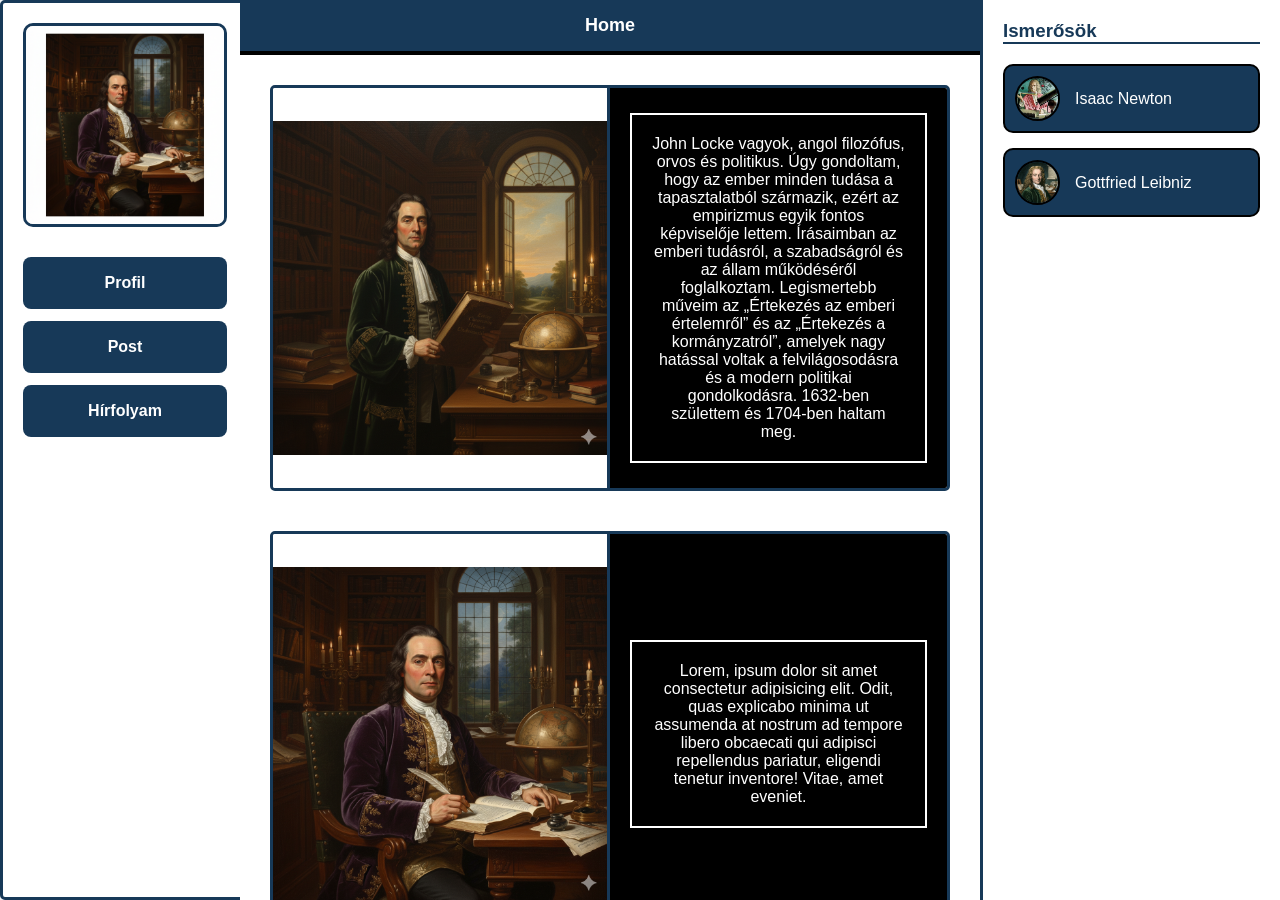
==== index.html @ 5db147b5 "smsttmst" ====
<!doctype html>
<html lang="hu">
  <head>
    <meta charset="UTF-8" />
    <meta name="viewport" content="width=device-width, initial-scale=1.0" />
    <meta name="keywords" content="Profil, Hivatás,Hirfolyam" />
    <title>Hirfolyam</title>
    <link rel="stylesheet" href="./jegyzetek/rendezes.css">
    <link rel="stylesheet" href="jegyzetek/nicohtml/nico.css" />
    
  </head>
  <body>
    <main class="fo-racs">
      <nav class="oldalsav-bal">
        <div class="sticky-nav-kontener">
    <a href="jegyzetek/Karihtml/KariProfilOldal.html" class="profil-link">
        <div class="profil-kep-helye">
            <img
              src="jegyzetek/kepek/nico/pfp.png"
              alt="Profilképem"
              class="sajat-pfp"
            />
        </div>
    </a>
          <div class="gomb-csoport">
            <a
              href="jegyzetek/Karihtml/KariProfilOldal.html"
              class="nav-gomb aktiv"
              >Profil</a
            >
            <a href="jegyzetek/petihtml/peti.html" class="nav-gomb">Post</a>
            <a href="index.html" class="nav-gomb">Hírfolyam</a>
          </div>
        </div>
      </nav>

      <section class="kozepso-tartalom">
        <header class="sticky-header">
          <a href="index.html" class="home-link">Home</a>
        </header>

        <div class="gorgetheto-tartalom">
          <article class="poszt-blokk">
            <div class="kep-tarolo">
              <img src="jegyzetek/kepek/nico/1 (1).png" alt="Poszt kép 1" />
            </div>
            <div class="szoveg-tarolo">
              <div class="szoveg-keret">
                <p>
                  John Locke vagyok, angol filozófus, orvos és politikus. Úgy
                  gondoltam, hogy az ember minden tudása a tapasztalatból
                  származik, ezért az empirizmus egyik fontos képviselője
                  lettem. Írásaimban az emberi tudásról, a szabadságról és az
                  állam működéséről foglalkoztam. Legismertebb műveim az
                  „Értekezés az emberi értelemről” és az „Értekezés a
                  kormányzatról”, amelyek nagy hatással voltak a
                  felvilágosodásra és a modern politikai gondolkodásra. 1632-ben
                  születtem és 1704-ben haltam meg.
                </p>
              </div>
            </div>
          </article>

          <article class="poszt-blokk">
            <div class="kep-tarolo">
              <img src="jegyzetek/kepek/nico/1 (2).png" alt="Poszt kép 2" />
            </div>
            <div class="szoveg-tarolo">
              <div class="szoveg-keret">
                <p>
                  Lorem, ipsum dolor sit amet consectetur adipisicing elit.
                  Odit, quas explicabo minima ut assumenda at nostrum ad tempore
                  libero obcaecati qui adipisci repellendus pariatur, eligendi
                  tenetur inventore! Vitae, amet eveniet.
                </p>
              </div>
            </div>
          </article>

          <div class="beolvasas-sav">Következő bejegyzés betöltése...</div>
        </div>
      </section>

      <aside class="oldalsav-jobb">
        <div class="ismeros-lista">
          <h3>Ismerősök</h3>

          <div class="ismeros-sor">
            <div class="pfp-kor">
              <img src="jegyzetek/kepek/kari/newton1.jpg" alt="" />
            </div>
            <span>Isaac Newton</span>
          </div>

          <div class="ismeros-sor">
            <div class="pfp-kor">
              <img src="jegyzetek/kepek/peti/pfp.png" alt="" />
            </div>
            <span>Gottfried Leibniz</span>
          </div>
        </div>
      </aside>
    </main>
  </body>
</html>
---- jegyzetek/rendezes.css ----
body {
   font-family: Cursive;
  
}

main {
    display: grid;
    grid-template-columns: 1fr 6fr;
    
}

nav {
    border: solid #173958;
    border-radius: 5px;
}

article {

    border-radius: 10px;
    display: grid;
}

header {
    padding: 10px;
}

/* position */

/* position:static | fixed | sticky | relative | absoulute */

nav{

    padding: 20px;
    min-width: 250px;
    background-color: white;
}

.sticky {
    position:fixed;
    top: 400px;
    left: 15px;
    padding: 10px;
}

#backTotop {
    display: grid;
    grid-template-columns: 1fr;
    font-size: 30px;
    
    position: fixed;
    bottom: 10px;
    right: 30px;
    border-radius: 50%;
    background-color: white;
    height: 30px;
    width: 30px;
    text-align: center;
    
}

#BTT_Id {
    color:rgb(0, 0, 0);
    text-decoration: none;
   
}

.navigacio{
    position: relative;
    width: 200px;
    height: 50px;
    background: #173958;
    border-radius: 10px;
    display: flex;
    justify-content: center;
    align-items: center;
    overflow: hidden;
    color: #fff;
    text-decoration: none;
    padding: 0 23px;
    margin-bottom: 10px;
}

 .navigacio::before{
    content: "";
    position: absolute;
    inset: 0;
    background: linear-gradient(45deg, #4871bd, #97bbe9);
    opacity: 0;
    transition: .5s;
    z-index: 0;


}

 .navigacio:hover::before {
    opacity: 1;
}

nav * {
    position: relative;
    z-index: 1;
    
}

nav  {
    display: inline-block;
    font-size: 1em;
    font-weight: 500;
}

#home {
    padding: 10px;
    width: auto;
}
---- jegyzetek/nicohtml/nico.css ----
* {
    box-sizing: border-box;
    margin: 0;
    padding: 0;
}

body {
    font-family: 'Segoe UI', Tahoma, Geneva, Verdana, sans-serif;
    background-color: #f0f2f5;
    overflow-x: hidden;
}

.fo-racs {
    display: grid;
    grid-template-columns: 240px 1fr 300px;
    gap: 0;
    height: 100vh;
}

.oldalsav-bal {
    background-color: white;
    border-right: 3px solid #173958;
    padding: 20px;
}

.sticky-nav-kontener {
    position: sticky;
    top: 20px;
}

.profil-link {
    display: block;
    text-decoration: none;
    margin-bottom: 30px;
}

.profil-kep-helye {
    width: 100%;
    aspect-ratio: 1/1;
    background-color: #eee;
    border: 3px solid #173958;
    border-radius: 10px;
    overflow: hidden;
    display: flex;
    justify-content: center;
    align-items: center;
    transition: 0.2s ease;
}

.profil-kep-helye:hover {
    transform: scale(1.02);
    border-color: #000;
}

.sajat-pfp {
    width: 100%;
    height: 100%;
    object-fit: cover;
}

.nav-gomb {
    display: block;
    background-color: #173958;
    color: white;
    text-decoration: none;
    text-align: center;
    padding: 15px;
    margin-bottom: 12px;
    border-radius: 8px;
    font-weight: bold;
    border: 2px solid transparent;
    transition: 0.3s;
}

.nav-gomb:hover {
    background-color: #235482;
    border-color: #000;
}

.kozepso-tartalom {
    display: flex;
    flex-direction: column;
    height: 100vh;
    overflow-y: auto;
    background-color: white;
}

.sticky-header {
    position: sticky;
    top: 0;
    z-index: 100;
    background-color: #173958;
    padding: 15px;
    text-align: center;
    border-bottom: 4px solid #000;
}

.home-link {
    color: white;
    text-decoration: none;
    font-weight: bold;
    font-size: 18px;
}

.gorgetheto-tartalom {
    padding: 30px;
    display: flex;
    flex-direction: column;
    gap: 40px;
}

.poszt-blokk {
    display: grid;
    grid-template-columns: 1fr 1fr;
    gap: 0;
    border: 3px solid #173958;
    border-radius: 5px;
    overflow: hidden;
}

.kep-tarolo {
    background-color: #fff;
    border-right: 3px solid #173958;
    min-height: 400px;
    display: flex;
    align-items: center;
    justify-content: center;
}

.kep-tarolo img {
    max-width: 100%;
    display: block;
}

.szoveg-tarolo {
    background-color: #000;
    padding: 20px;
    display: flex;
    align-items: center;
    justify-content: center;
}

.szoveg-keret {
    border: 2px solid white;
    padding: 20px;
    color: white;
    width: 100%;
    text-align: center;
}

.beolvasas-sav {
    background-color: #173958;
    color: white;
    text-align: center;
    padding: 15px;
    border: 2px solid #000;
}

.oldalsav-jobb {
    background-color: white;
    border-left: 3px solid #173958;
    padding: 20px;
}

.ismeros-lista h3 {
    margin-bottom: 20px;
    color: #173958;
    border-bottom: 2px solid #173958;
}

.ismeros-sor {
    display: flex;
    align-items: center;
    gap: 15px;
    background-color: #173958;
    padding: 10px;
    border-radius: 10px;
    margin-bottom: 15px;
    color: white;
    border: 2px solid #000;
}

.pfp-kor {
    width: 45px;
    height: 45px;
    border-radius: 50%;
    background-color: #fff;
    border: 2px solid #000;
    overflow: hidden;
}

.pfp-kor img {
    width: 100%;
    height: 100%;
    object-fit: cover;
}
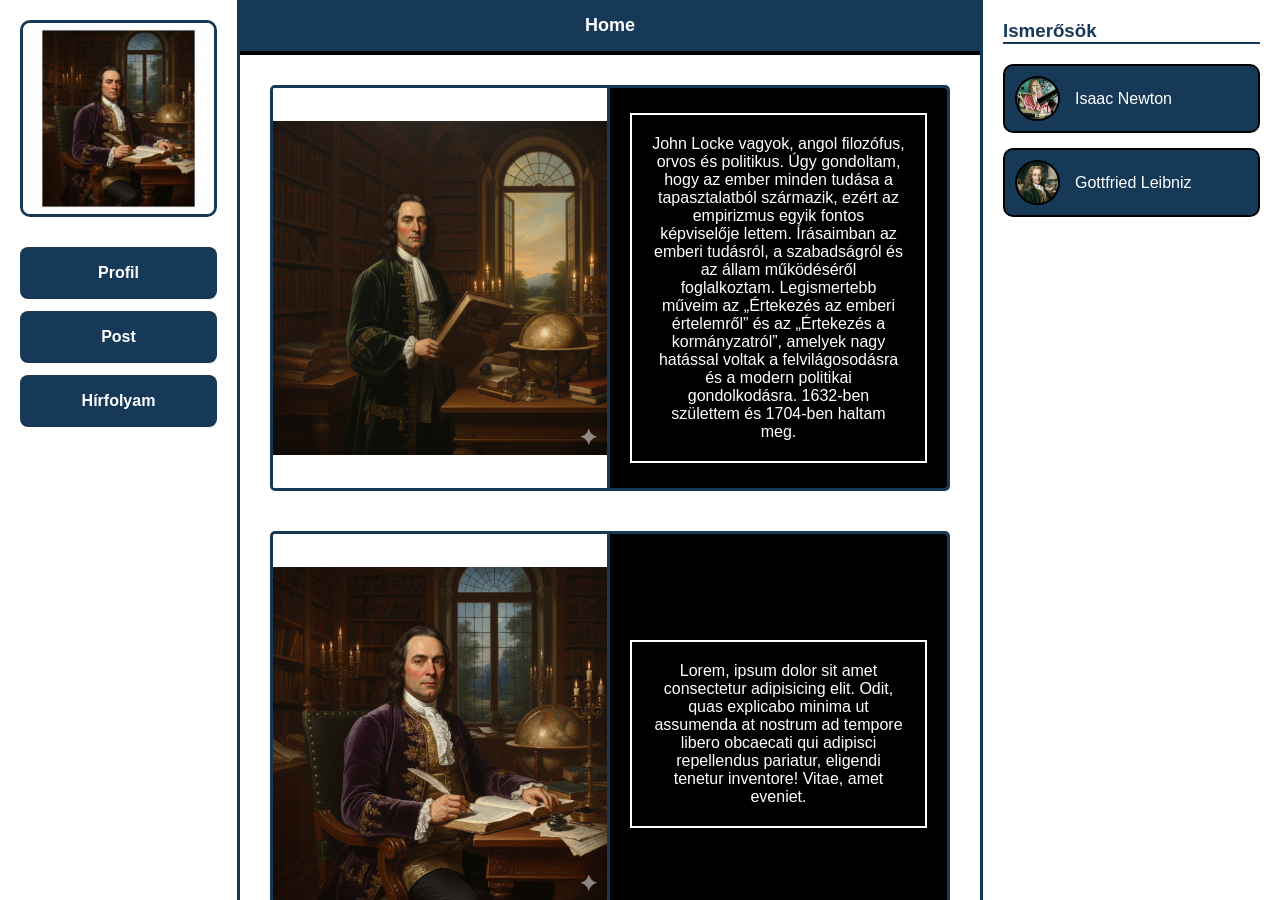
==== commit b21cf6d3: "Merge branch 'main' of https://github.com/22Nico22/felvilagosodas_projektmunka_10_2026" ====
--- a/index.html
+++ b/index.html
@@ -5,9 +5,7 @@
     <meta name="viewport" content="width=device-width, initial-scale=1.0" />
     <meta name="keywords" content="Profil, Hivatás,Hirfolyam" />
     <title>Hirfolyam</title>
-    <link rel="stylesheet" href="./jegyzetek/rendezes.css">
     <link rel="stylesheet" href="jegyzetek/nicohtml/nico.css" />
-    
   </head>
   <body>
     <main class="fo-racs">
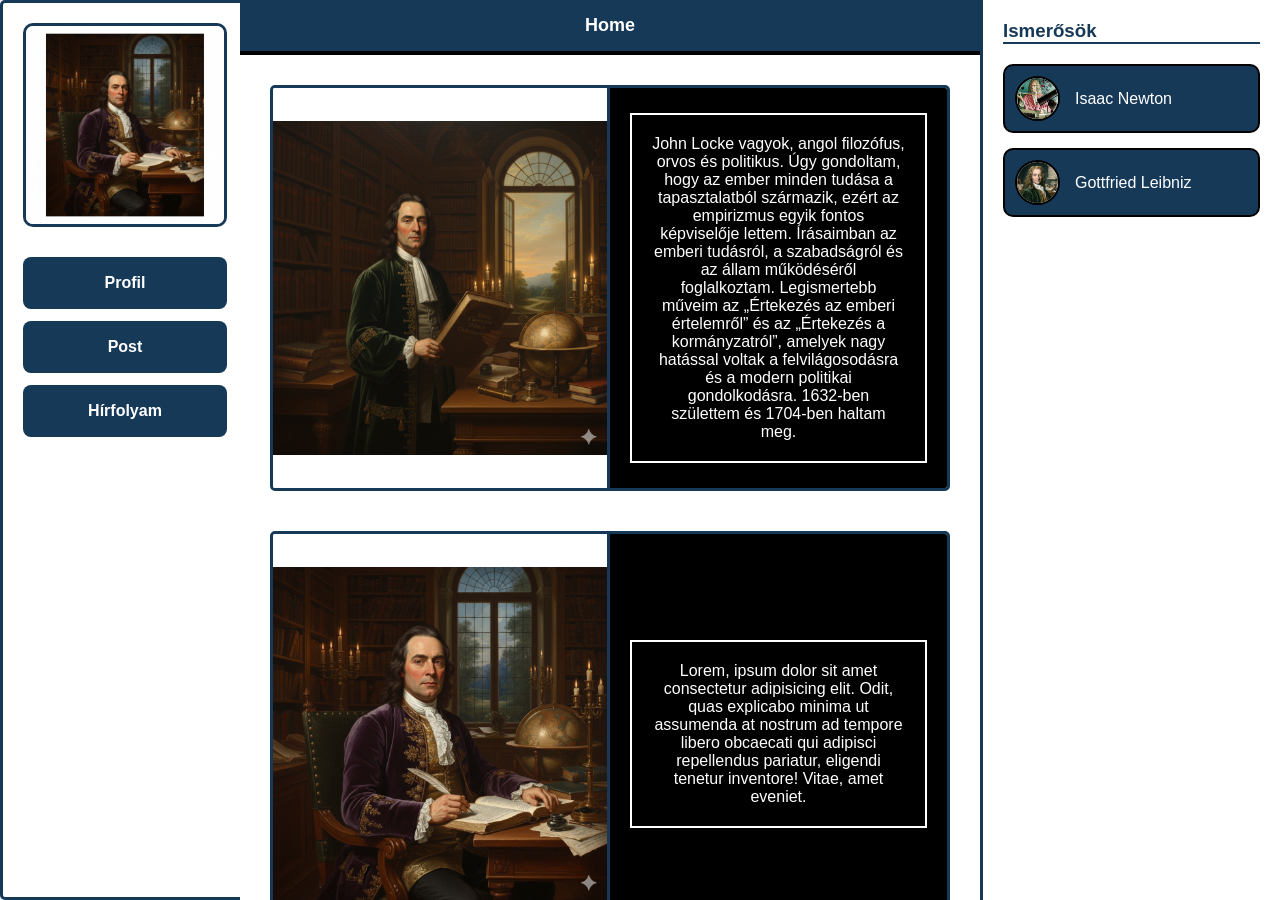
==== commit cc8ecde1: "Merge branch 'main' of https://github.com/22Nico22/felvilagosodas_projektmunka_10_2026" ====
--- a/index.html
+++ b/index.html
@@ -5,7 +5,9 @@
     <meta name="viewport" content="width=device-width, initial-scale=1.0" />
     <meta name="keywords" content="Profil, Hivatás,Hirfolyam" />
     <title>Hirfolyam</title>
+    <link rel="stylesheet" href="./jegyzetek/rendezes.css">
     <link rel="stylesheet" href="jegyzetek/nicohtml/nico.css" />
+    
   </head>
   <body>
     <main class="fo-racs">
--- a/jegyzetek/rendezes.css
+++ b/jegyzetek/rendezes.css
@@ -0,0 +1,114 @@
+body {
+   font-family: Cursive;
+  
+}
+
+main {
+    display: grid;
+    grid-template-columns: 1fr 6fr;
+    
+}
+
+nav {
+    border: solid #173958;
+    border-radius: 5px;
+}
+
+article {
+
+    border-radius: 10px;
+    display: grid;
+}
+
+header {
+    padding: 10px;
+}
+
+/* position */
+
+/* position:static | fixed | sticky | relative | absoulute */
+
+nav{
+
+    padding: 20px;
+    min-width: 250px;
+    background-color: white;
+}
+
+.sticky {
+    position:fixed;
+    top: 400px;
+    left: 15px;
+    padding: 10px;
+}
+
+#backTotop {
+    display: grid;
+    grid-template-columns: 1fr;
+    font-size: 30px;
+    
+    position: fixed;
+    bottom: 10px;
+    right: 30px;
+    border-radius: 50%;
+    background-color: white;
+    height: 30px;
+    width: 30px;
+    text-align: center;
+    
+}
+
+#BTT_Id {
+    color:rgb(0, 0, 0);
+    text-decoration: none;
+   
+}
+
+.navigacio{
+    position: relative;
+    width: 200px;
+    height: 50px;
+    background: #173958;
+    border-radius: 10px;
+    display: flex;
+    justify-content: center;
+    align-items: center;
+    overflow: hidden;
+    color: #fff;
+    text-decoration: none;
+    padding: 0 23px;
+    margin-bottom: 10px;
+}
+
+ .navigacio::before{
+    content: "";
+    position: absolute;
+    inset: 0;
+    background: linear-gradient(45deg, #4871bd, #97bbe9);
+    opacity: 0;
+    transition: .5s;
+    z-index: 0;
+
+
+}
+
+ .navigacio:hover::before {
+    opacity: 1;
+}
+
+nav * {
+    position: relative;
+    z-index: 1;
+    
+}
+
+nav  {
+    display: inline-block;
+    font-size: 1em;
+    font-weight: 500;
+}
+
+#home {
+    padding: 10px;
+    width: auto;
+}
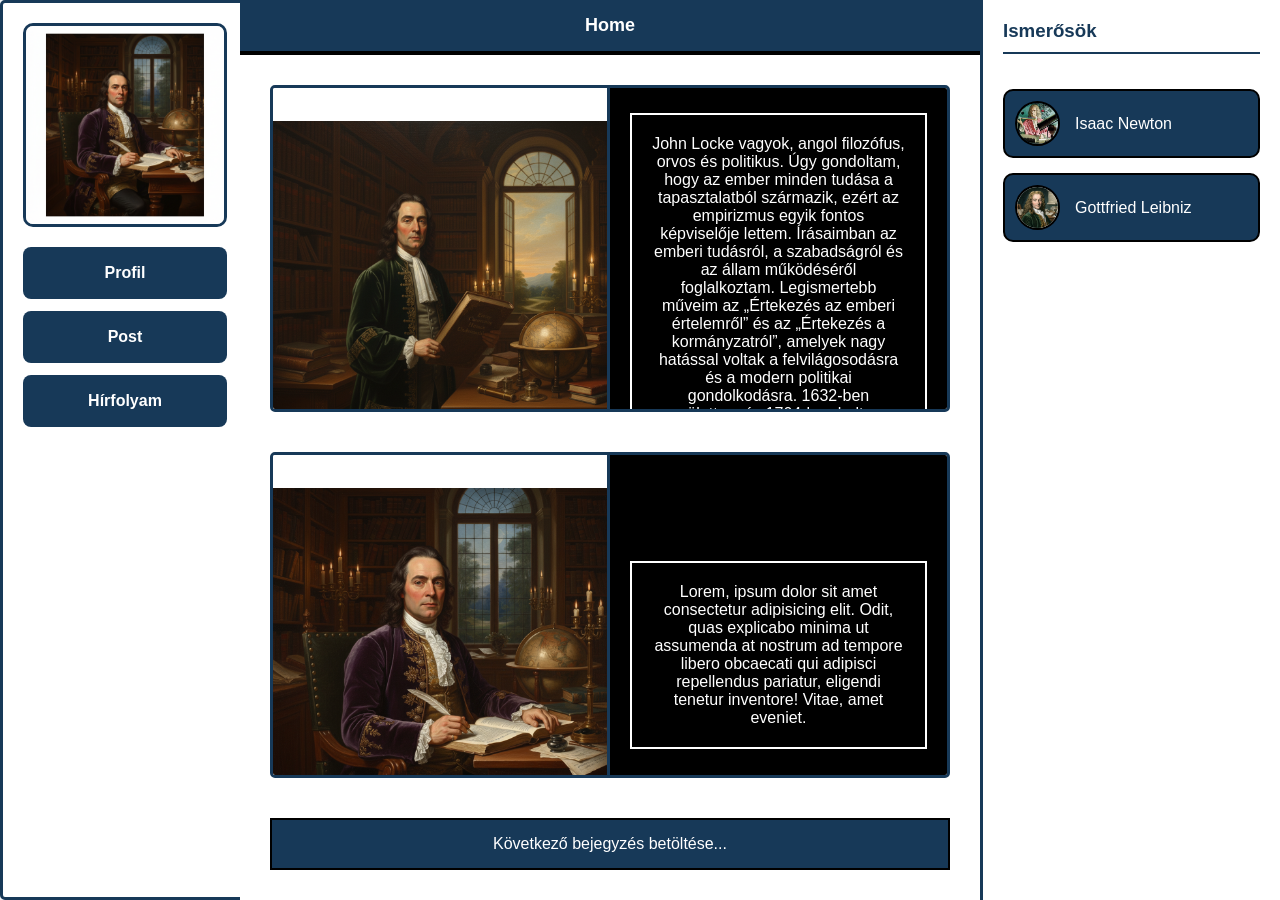
==== commit 650b675f: "elrendezes" ====
--- a/index.html
+++ b/index.html
@@ -5,23 +5,22 @@
     <meta name="viewport" content="width=device-width, initial-scale=1.0" />
     <meta name="keywords" content="Profil, Hivatás,Hirfolyam" />
     <title>Hirfolyam</title>
-    <link rel="stylesheet" href="./jegyzetek/rendezes.css">
+    <link rel="stylesheet" href="./jegyzetek/rendezes.css" />
     <link rel="stylesheet" href="jegyzetek/nicohtml/nico.css" />
-    
   </head>
   <body>
     <main class="fo-racs">
       <nav class="oldalsav-bal">
         <div class="sticky-nav-kontener">
-    <a href="jegyzetek/Karihtml/KariProfilOldal.html" class="profil-link">
-        <div class="profil-kep-helye">
-            <img
-              src="jegyzetek/kepek/nico/pfp.png"
-              alt="Profilképem"
-              class="sajat-pfp"
-            />
-        </div>
-    </a>
+          <a href="jegyzetek/Karihtml/KariProfilOldal.html" class="profil-link">
+            <div class="profil-kep-helye">
+              <img
+                src="jegyzetek/kepek/nico/pfp.png"
+                alt="Profilképem"
+                class="sajat-pfp"
+              />
+            </div>
+          </a>
           <div class="gomb-csoport">
             <a
               href="jegyzetek/Karihtml/KariProfilOldal.html"
--- a/jegyzetek/nicohtml/nico.css
+++ b/jegyzetek/nicohtml/nico.css
@@ -13,7 +13,6 @@
 .fo-racs {
     display: grid;
     grid-template-columns: 240px 1fr 300px;
-    gap: 0;
     height: 100vh;
 }
 
@@ -26,12 +25,14 @@
 .sticky-nav-kontener {
     position: sticky;
     top: 20px;
+    display: grid;
+    grid-template-columns: 1fr;
+    gap: 20px;
 }
 
 .profil-link {
-    display: block;
+    display: grid;
     text-decoration: none;
-    margin-bottom: 30px;
 }
 
 .profil-kep-helye {
@@ -41,9 +42,8 @@
     border: 3px solid #173958;
     border-radius: 10px;
     overflow: hidden;
-    display: flex;
-    justify-content: center;
-    align-items: center;
+    display: grid;
+    place-items: center;
     transition: 0.2s ease;
 }
 
@@ -58,14 +58,19 @@
     object-fit: cover;
 }
 
+.gomb-csoport {
+    display: grid;
+    grid-template-columns: 1fr;
+    gap: 12px;
+}
+
 .nav-gomb {
-    display: block;
+    display: grid;
+    place-items: center;
     background-color: #173958;
     color: white;
     text-decoration: none;
-    text-align: center;
     padding: 15px;
-    margin-bottom: 12px;
     border-radius: 8px;
     font-weight: bold;
     border: 2px solid transparent;
@@ -78,10 +83,9 @@
 }
 
 .kozepso-tartalom {
-    display: flex;
-    flex-direction: column;
+    display: grid;
+    grid-template-rows: auto 1fr;
     height: 100vh;
-    overflow-y: auto;
     background-color: white;
 }
 
@@ -91,7 +95,8 @@
     z-index: 100;
     background-color: #173958;
     padding: 15px;
-    text-align: center;
+    display: grid;
+    place-items: center;
     border-bottom: 4px solid #000;
 }
 
@@ -104,15 +109,16 @@
 
 .gorgetheto-tartalom {
     padding: 30px;
-    display: flex;
-    flex-direction: column;
+    overflow-y: auto;
+    display: grid;
+    grid-template-columns: 1fr;
     gap: 40px;
+    align-content: start;
 }
 
 .poszt-blokk {
     display: grid;
     grid-template-columns: 1fr 1fr;
-    gap: 0;
     border: 3px solid #173958;
     border-radius: 5px;
     overflow: hidden;
@@ -122,9 +128,8 @@
     background-color: #fff;
     border-right: 3px solid #173958;
     min-height: 400px;
-    display: flex;
-    align-items: center;
-    justify-content: center;
+    display: grid;
+    place-items: center;
 }
 
 .kep-tarolo img {
@@ -135,9 +140,8 @@
 .szoveg-tarolo {
     background-color: #000;
     padding: 20px;
-    display: flex;
-    align-items: center;
-    justify-content: center;
+    display: grid;
+    place-items: center;
 }
 
 .szoveg-keret {
@@ -151,7 +155,8 @@
 .beolvasas-sav {
     background-color: #173958;
     color: white;
-    text-align: center;
+    display: grid;
+    place-items: center;
     padding: 15px;
     border: 2px solid #000;
 }
@@ -160,22 +165,33 @@
     background-color: white;
     border-left: 3px solid #173958;
     padding: 20px;
+    display: grid;
+    grid-template-rows: auto 1fr;
+    gap: 20px;
+}
+
+.ismeros-lista {
+    display: grid;
+    grid-template-columns: 1fr;
+    gap: 15px;
+    align-content: start;
 }
 
 .ismeros-lista h3 {
     margin-bottom: 20px;
     color: #173958;
     border-bottom: 2px solid #173958;
+    padding-bottom: 10px;
 }
 
 .ismeros-sor {
-    display: flex;
+    display: grid;
+    grid-template-columns: 45px 1fr;
     align-items: center;
     gap: 15px;
     background-color: #173958;
     padding: 10px;
     border-radius: 10px;
-    margin-bottom: 15px;
     color: white;
     border: 2px solid #000;
 }
@@ -187,10 +203,84 @@
     background-color: #fff;
     border: 2px solid #000;
     overflow: hidden;
+    display: grid;
+    place-items: center;
 }
 
 .pfp-kor img {
     width: 100%;
     height: 100%;
     object-fit: cover;
+}
+
+@media screen and (max-width: 1000px) {
+    .fo-racs {
+        grid-template-columns: 240px 1fr;
+        grid-template-rows: 1fr auto; 
+        height: auto;
+    }
+
+    .oldalsav-jobb {
+        display: grid; 
+        grid-column: 1 / -1;
+        border-left: none;
+        border-top: 3px solid #173958;
+    }
+
+    .poszt-blokk {
+        grid-template-columns: 1fr;
+    }
+
+    .kep-tarolo {
+        border-right: none;
+        border-bottom: 3px solid #173958;
+    }
+}
+
+@media screen and (max-width: 768px) {
+    .fo-racs {
+        grid-template-columns: 1fr;
+        grid-template-rows: auto 1fr;
+        height: auto;
+    }
+
+    .oldalsav-bal {
+        border-right: none;
+        border-bottom: 3px solid #173958;
+        width: 100%;
+        height: auto;
+        position: relative;
+        padding: 10px;
+    }
+
+    .sticky-nav-kontener {
+        display: grid;
+        grid-template-columns: 60px 1fr; 
+        align-items: center;
+        gap: 15px;
+    }
+
+    .profil-kep-helye {
+        width: 60px;
+        margin-bottom: 0;
+    }
+
+    .gomb-csoport {
+        display: grid;
+        grid-template-columns: repeat(3, 1fr); 
+        gap: 5px;
+    }
+
+    .nav-gomb {
+        padding: 8px 5px;
+        font-size: 11px;
+    }
+
+    .kozepso-tartalom {
+        height: auto;
+    }
+    
+    .gorgetheto-tartalom {
+        overflow-y: visible;
+    }
 }
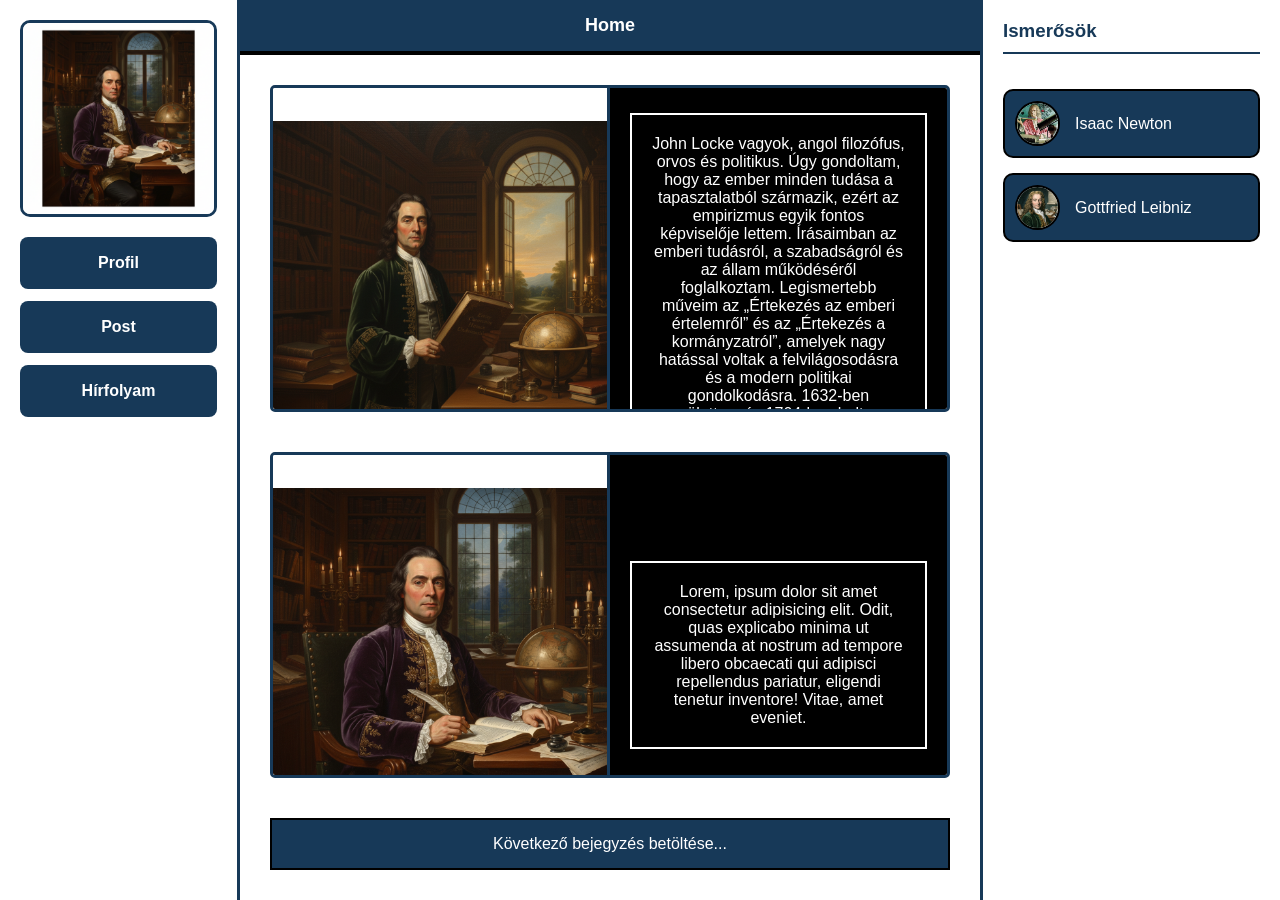
==== commit e66aeeca: "kivettem a rendezes.css-st mert nekem az nem kell ide, teljesen mas az elrendezese az oldalnak az is" ====
--- a/index.html
+++ b/index.html
@@ -5,7 +5,6 @@
     <meta name="viewport" content="width=device-width, initial-scale=1.0" />
     <meta name="keywords" content="Profil, Hivatás,Hirfolyam" />
     <title>Hirfolyam</title>
-    <link rel="stylesheet" href="./jegyzetek/rendezes.css" />
     <link rel="stylesheet" href="jegyzetek/nicohtml/nico.css" />
   </head>
   <body>
@@ -102,3 +101,4 @@
     </main>
   </body>
 </html>
+
--- a/jegyzetek/nicohtml/nico.css
+++ b/jegyzetek/nicohtml/nico.css
@@ -283,4 +283,11 @@
     .gorgetheto-tartalom {
         overflow-y: visible;
     }
-}+}
+
+
+
+/*
+Csak azert irok ide, hogy irhassak commitot...
+kesz az oldal validatorral megneztem minden fajlt minden link elvileg mukodik kepek stb jol neznek ki elvileg kesz van minden
+/*
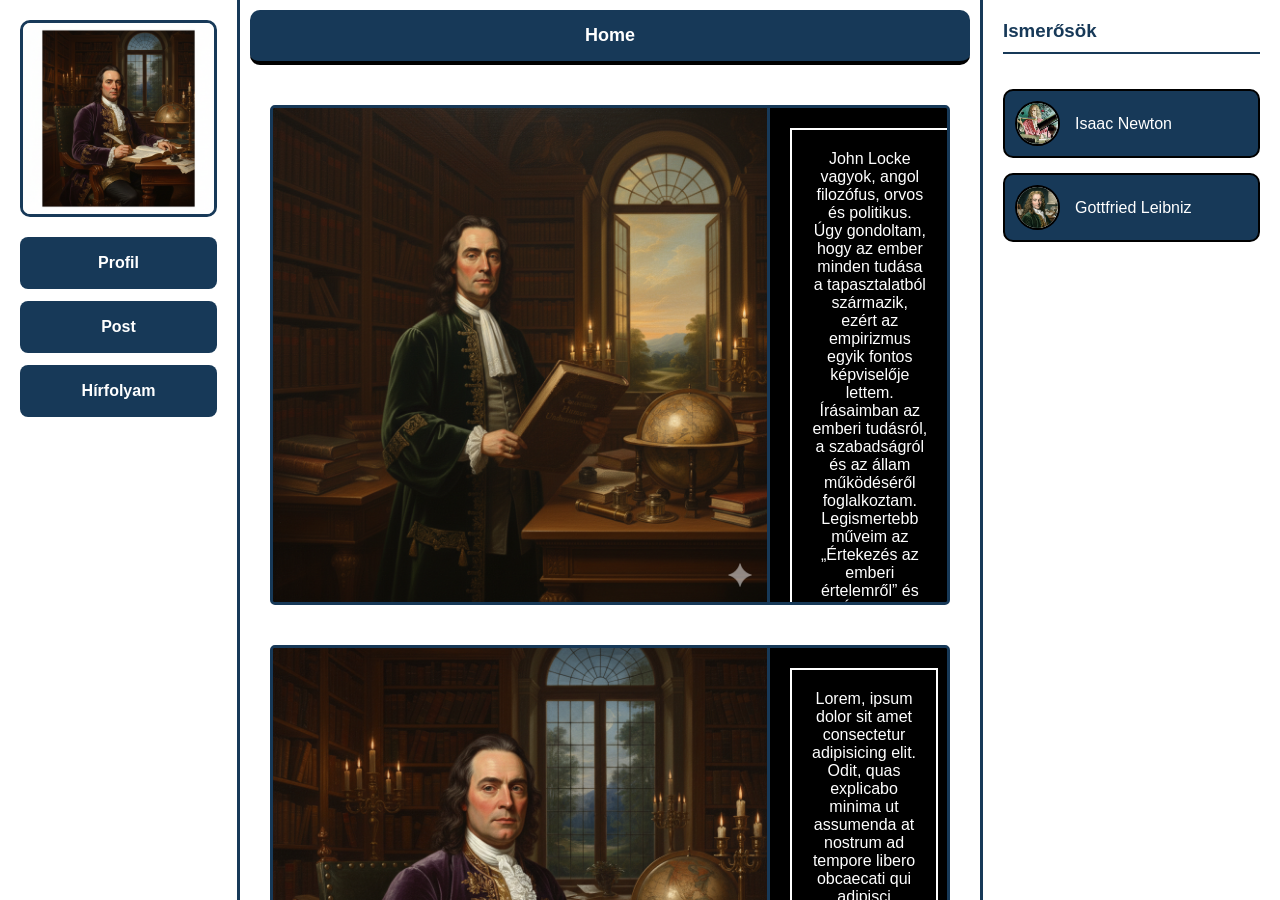
==== commit ab0151c6: "kesz elv" ====
--- a/index.html
+++ b/index.html
@@ -69,7 +69,11 @@
                   Lorem, ipsum dolor sit amet consectetur adipisicing elit.
                   Odit, quas explicabo minima ut assumenda at nostrum ad tempore
                   libero obcaecati qui adipisci repellendus pariatur, eligendi
-                  tenetur inventore! Vitae, amet eveniet.
+                  tenetur inventore! Vitae, amet eveniet. Lorem ipsum dolor sit
+                  amet consectetur adipisicing elit. Laboriosam earum
+                  exercitationem ad error deserunt, rerum, repudiandae dicta
+                  quidem molestiae amet, fugit pariatur neque. Deleniti odio
+                  repellat asperiores, quasi dicta unde?
                 </p>
               </div>
             </div>
@@ -101,4 +105,3 @@
     </main>
   </body>
 </html>
-
--- a/jegyzetek/nicohtml/nico.css
+++ b/jegyzetek/nicohtml/nico.css
@@ -94,10 +94,12 @@
     top: 0;
     z-index: 100;
     background-color: #173958;
-    padding: 15px;
+    padding: 0px;
     display: grid;
     place-items: center;
     border-bottom: 4px solid #000;
+    margin: 10px;
+    border-radius: 10px;
 }
 
 .home-link {
@@ -105,6 +107,14 @@
     text-decoration: none;
     font-weight: bold;
     font-size: 18px;
+    width: 100%;
+    padding: 15px;
+    text-align: center;
+    place-items: center;
+}
+
+.home-link:hover {
+    background-color: #235482;
 }
 
 .gorgetheto-tartalom {
@@ -117,31 +127,35 @@
 }
 
 .poszt-blokk {
-    display: grid;
-    grid-template-columns: 1fr 1fr;
+    display: flex;
     border: 3px solid #173958;
     border-radius: 5px;
     overflow: hidden;
+    background-color: #000;
+    height: 500px;
 }
 
 .kep-tarolo {
     background-color: #fff;
     border-right: 3px solid #173958;
-    min-height: 400px;
-    display: grid;
-    place-items: center;
+    flex: 0 0 auto;
+    height: 100%;
 }
 
 .kep-tarolo img {
-    max-width: 100%;
+    height: 100%;
+    width: auto;
     display: block;
+    object-fit: cover;
 }
 
 .szoveg-tarolo {
+    flex: 1;
     background-color: #000;
     padding: 20px;
     display: grid;
     place-items: center;
+    overflow-y: auto;
 }
 
 .szoveg-keret {
@@ -216,15 +230,28 @@
 @media screen and (max-width: 1000px) {
     .fo-racs {
         grid-template-columns: 240px 1fr;
-        grid-template-rows: 1fr auto; 
         height: auto;
     }
 
     .oldalsav-jobb {
-        display: grid; 
-        grid-column: 1 / -1;
+        grid-column: 1; 
+        grid-row: 2;
         border-left: none;
         border-top: 3px solid #173958;
+        padding: 20px;
+        background-color: white;
+    }
+
+    .oldalsav-bal {
+        grid-column: 1;
+        grid-row: 1;
+        border-right: 3px solid #173958;
+    }
+
+    .kozepso-tartalom {
+        grid-column: 2;
+        grid-row: 1 / span 2; 
+        height: 100vh;
     }
 
     .poszt-blokk {
@@ -237,54 +264,66 @@
     }
 }
 
-@media screen and (max-width: 768px) {
+@media screen and (max-width: 1000px) {
     .fo-racs {
+        grid-template-columns: 240px 1fr;
+        grid-template-rows: auto 1fr;
+        height: 100vh;
+    }
+
+    .oldalsav-bal {
+        grid-column: 1;
+        grid-row: 1;
+        border-right: 3px solid #173958;
+    }
+
+    .oldalsav-jobb {
+        grid-column: 1;
+        grid-row: 2;
+        border-left: none;
+        border-right: 3px solid #173958;
+        background-color: white;
+        padding: 15px;
+
+        height: 320px;
+        overflow-y: auto;
+        overflow-x: hidden;
+    }
+
+    .oldalsav-jobb::-webkit-scrollbar:horizontal {
+        display: none;
+    }
+
+    .ismeros-lista {
+        display: grid;
         grid-template-columns: 1fr;
-        grid-template-rows: auto 1fr;
-        height: auto;
-    }
-
-    .oldalsav-bal {
+        width: 100%;
+        gap: 10px;
+    }
+
+    .ismeros-sor {
+        display: grid;
+        grid-template-columns: 45px 1fr;
+        width: 100%;
+        gap: 10px;
+        overflow: hidden;
+    }
+
+    .kozepso-tartalom {
+        grid-column: 2;
+        grid-row: 1 / span 2;
+        height: 100vh;
+    }
+
+    .poszt-blokk {
+        grid-template-columns: 1fr;
+    }
+
+    .kep-tarolo {
         border-right: none;
         border-bottom: 3px solid #173958;
-        width: 100%;
-        height: auto;
-        position: relative;
-        padding: 10px;
-    }
-
-    .sticky-nav-kontener {
-        display: grid;
-        grid-template-columns: 60px 1fr; 
-        align-items: center;
-        gap: 15px;
-    }
-
-    .profil-kep-helye {
-        width: 60px;
-        margin-bottom: 0;
-    }
-
-    .gomb-csoport {
-        display: grid;
-        grid-template-columns: repeat(3, 1fr); 
-        gap: 5px;
-    }
-
-    .nav-gomb {
-        padding: 8px 5px;
-        font-size: 11px;
-    }
-
-    .kozepso-tartalom {
-        height: auto;
-    }
-    
-    .gorgetheto-tartalom {
-        overflow-y: visible;
-    }
-}
-
+    }
+}
 
 
 /*
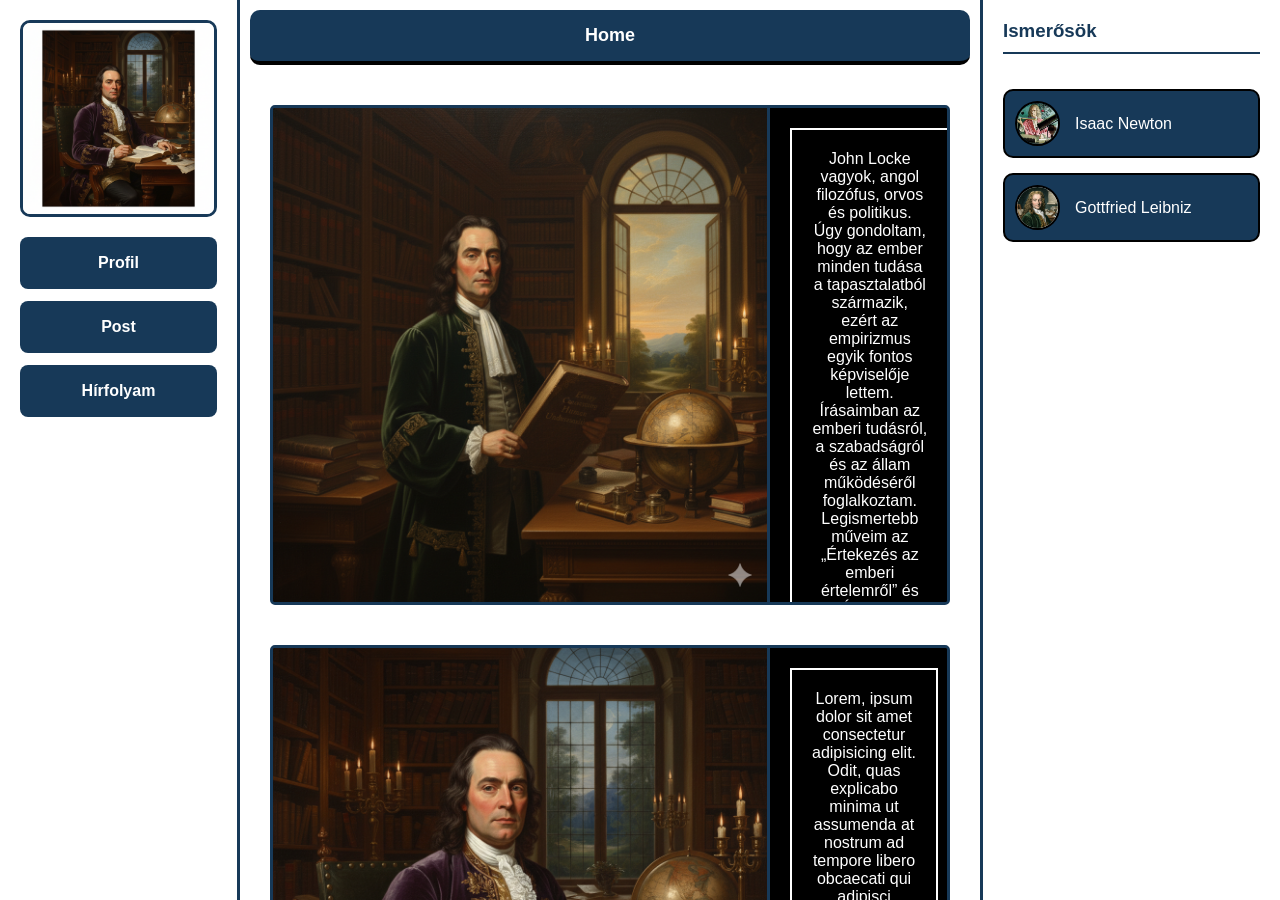
==== commit eca717da: "idk vlmiert nem commitoltam otthon ezt a javitast" ====
--- a/index.html
+++ b/index.html
@@ -15,7 +15,7 @@
             <div class="profil-kep-helye">
               <img
                 src="jegyzetek/kepek/nico/pfp.png"
-                alt="Profilképem"
+                alt="Vlmi nem jo"
                 class="sajat-pfp"
               />
             </div>
@@ -40,7 +40,7 @@
         <div class="gorgetheto-tartalom">
           <article class="poszt-blokk">
             <div class="kep-tarolo">
-              <img src="jegyzetek/kepek/nico/1 (1).png" alt="Poszt kép 1" />
+              <img src="jegyzetek/kepek/nico/1 (1).png" alt="Vlmi nem jo" />
             </div>
             <div class="szoveg-tarolo">
               <div class="szoveg-keret">
@@ -61,7 +61,7 @@
 
           <article class="poszt-blokk">
             <div class="kep-tarolo">
-              <img src="jegyzetek/kepek/nico/1 (2).png" alt="Poszt kép 2" />
+              <img src="jegyzetek/kepek/nico/1 (2).png" alt="Vlmi nem jo" />
             </div>
             <div class="szoveg-tarolo">
               <div class="szoveg-keret">
@@ -89,14 +89,14 @@
 
           <div class="ismeros-sor">
             <div class="pfp-kor">
-              <img src="jegyzetek/kepek/kari/newton1.jpg" alt="" />
+              <img src="jegyzetek/kepek/kari/newton1.jpg" alt="Vlmi nem jo" />
             </div>
             <span>Isaac Newton</span>
           </div>
 
           <div class="ismeros-sor">
             <div class="pfp-kor">
-              <img src="jegyzetek/kepek/peti/pfp.png" alt="" />
+              <img src="jegyzetek/kepek/peti/pfp.png" alt="Vlmi nem jo" />
             </div>
             <span>Gottfried Leibniz</span>
           </div>
--- a/jegyzetek/nicohtml/nico.css
+++ b/jegyzetek/nicohtml/nico.css
@@ -140,6 +140,7 @@
     border-right: 3px solid #173958;
     flex: 0 0 auto;
     height: 100%;
+    grid-area: kt;
 }
 
 .kep-tarolo img {
@@ -156,6 +157,7 @@
     display: grid;
     place-items: center;
     overflow-y: auto;
+    grid-area: szt;
 }
 
 .szoveg-keret {
@@ -227,42 +229,6 @@
     object-fit: cover;
 }
 
-@media screen and (max-width: 1000px) {
-    .fo-racs {
-        grid-template-columns: 240px 1fr;
-        height: auto;
-    }
-
-    .oldalsav-jobb {
-        grid-column: 1; 
-        grid-row: 2;
-        border-left: none;
-        border-top: 3px solid #173958;
-        padding: 20px;
-        background-color: white;
-    }
-
-    .oldalsav-bal {
-        grid-column: 1;
-        grid-row: 1;
-        border-right: 3px solid #173958;
-    }
-
-    .kozepso-tartalom {
-        grid-column: 2;
-        grid-row: 1 / span 2; 
-        height: 100vh;
-    }
-
-    .poszt-blokk {
-        grid-template-columns: 1fr;
-    }
-
-    .kep-tarolo {
-        border-right: none;
-        border-bottom: 3px solid #173958;
-    }
-}
 
 @media screen and (max-width: 1000px) {
     .fo-racs {
@@ -284,7 +250,6 @@
         border-right: 3px solid #173958;
         background-color: white;
         padding: 15px;
-
         height: 320px;
         overflow-y: auto;
         overflow-x: hidden;
@@ -317,11 +282,20 @@
 
     .poszt-blokk {
         grid-template-columns: 1fr;
+        display: grid;
+        grid-template-areas: 
+        "kt"
+        "kt"
+        "szt";
     }
 
     .kep-tarolo {
         border-right: none;
         border-bottom: 3px solid #173958;
+    }
+    .kep-tarolo img {
+        width: 600px;
+        height: 300px;
     }
 }
 
